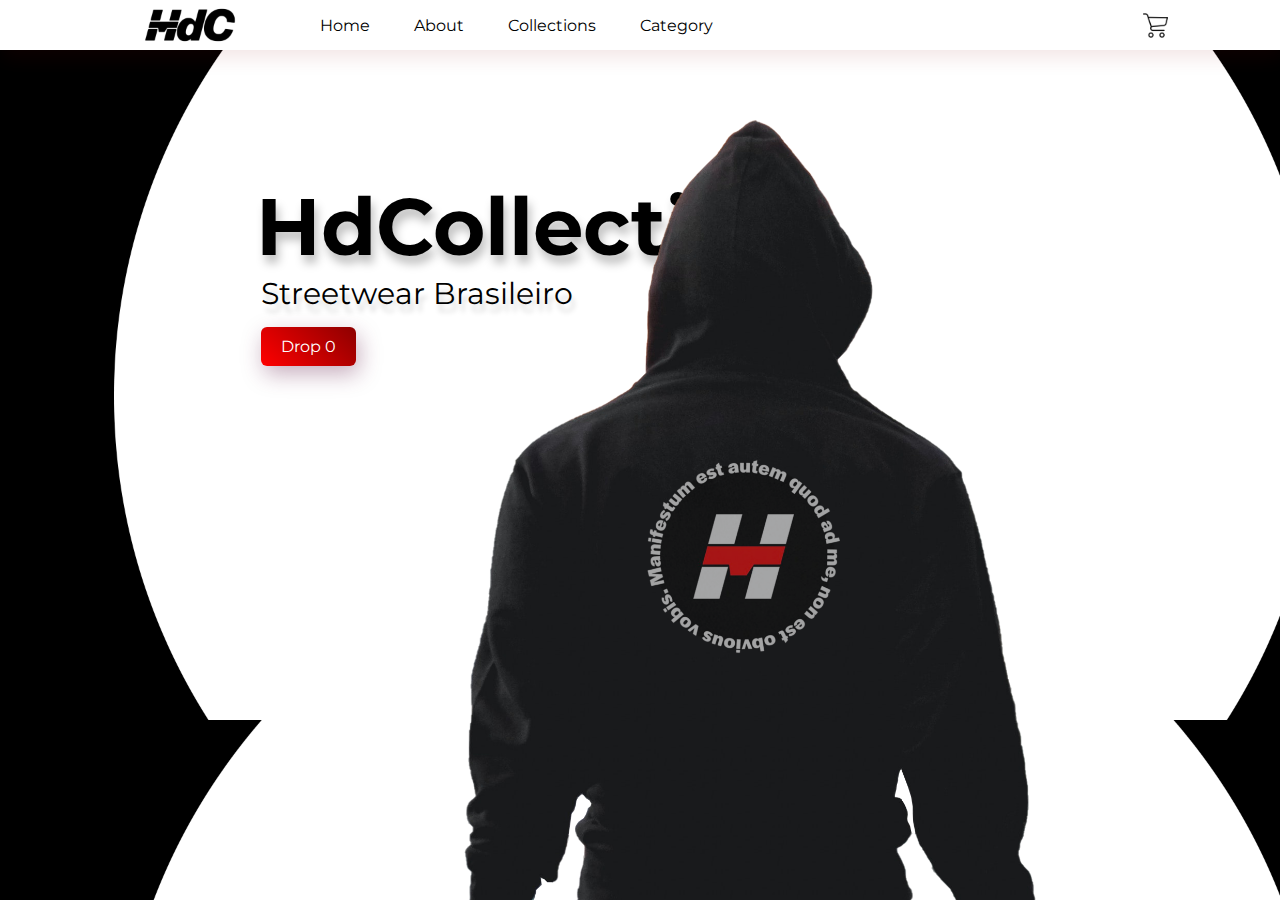
==== index.html @ 534727b1 "Adicionando arquivos do site HdCollection" ====
<!DOCTYPE html>
<html lang="en">
<head>
    <meta charset="UTF-8">
    <meta name="viewport" content="width=device-width, initial-scale=1.0">
    <title>HdC Site</title>
    <link rel="stylesheet" href="style.css">
    <link href="https://fonts.googleapis.com/css2?family=Montserrat&display=swap" rel="stylesheet">
</head>
<body>
    <div class="navbar">
        <img src="images/HdC.png" id="logo">
        <div class="overlay">
            <img src="images/HdC (vermelho).png" class="logo2">
        </div>
        <nav>
            <ul>
                <li><a href="#">Home</a></li>
                <li><a href="#">About</a></li>
                <li><a href="#">Collections</a></li>
                <li><a href="#">Category</a></li>
            </ul>
        </nav>
        <img src="images/shopping-cart.png" id="cart">
    </div>

    <div class="content">
        <h1>HdCollection</h1>
        <p>Streetwear Brasileiro</p>
        <a href="https://www.hdcollection.com.br/" class="button">Drop 0</a>
    </div>

    <img src="images/imagem1.png" id="imagem1">

</body>
</html>
---- style.css ----
*{
    margin: 0;
    padding: 0;
}

body{
    font-family: "Montserrat", Arial;
    background-image: url(images/background\ \(preto\).png);
    background-position:top;
    background-size: cover;
}

#cart{
    width: 25px;
    cursor: pointer;
    padding: 15px 20px;
}

#cart:hover{
    background-color: rgb(211, 0, 0);
}

#logo{
    width: 100px;
    margin-left: 140px;
    cursor: pointer;
}

.logo2{
    width: 100px;
    margin-left: -100px;
    margin-top: 5px;
    cursor: pointer;
    opacity: 0;
}

.logo2:hover{
    opacity: 1;
}

.navbar{
    width: 100%;
    height: 50px;
    margin: auto;
    display: flex;
    justify-items: center;
    align-items: center;
    background-color: #ffffff;
    box-shadow: 3px 8px 20px rgba(141, 0, 0, 0.1);
}

nav{
    flex: 0.9;
    padding-left: 60px;
}

.navbar li {
    display: inline;
    list-style: none;
}

.navbar li a{
    display: inline-block;
    text-decoration: none;
    color: #000000;
    padding: 15px 20px;
}

.navbar ul li a:hover{
    background-color: rgb(211, 0, 0);
    color: #ffffff;
}
    
.content h1{
    font-size: 80px;
    font-weight: 100px;
    margin-top: 0px;
    margin-bottom: 0px;
    color: #000000;
    text-shadow: 3px 8px 10px rgba(0, 0, 0, 0.25);
}

.content p{
    font-size: 30px;
    font-weight: 50px;
    margin-left: 5px;
    margin-bottom: 15px;
    color: #000000;
    text-shadow: 3px 8px 5px rgba(0, 0, 0, 0.15);
}

.content{
    margin-left: 20%;
    margin-top: 10%;
}

.content .button{
    margin-left: 5px;
    display: inline-block;
    background: linear-gradient(45deg, rgb(255, 0, 0), rgb(141, 0, 0));
    border-radius: 6px;
    padding: 10px 20px;
    box-sizing: border-box;
    text-decoration: none;
    color: #ffffff;
    box-shadow: 3px 8px 22px rgba(94,24,68,0.35);
}

.content .button:hover{
    box-shadow: inset 0 0 10px rgba(255, 255, 255, 0.61);
}

#imagem1{
    height: 90%;
    position: absolute;
    bottom: 0px;
    right: 200px;
}
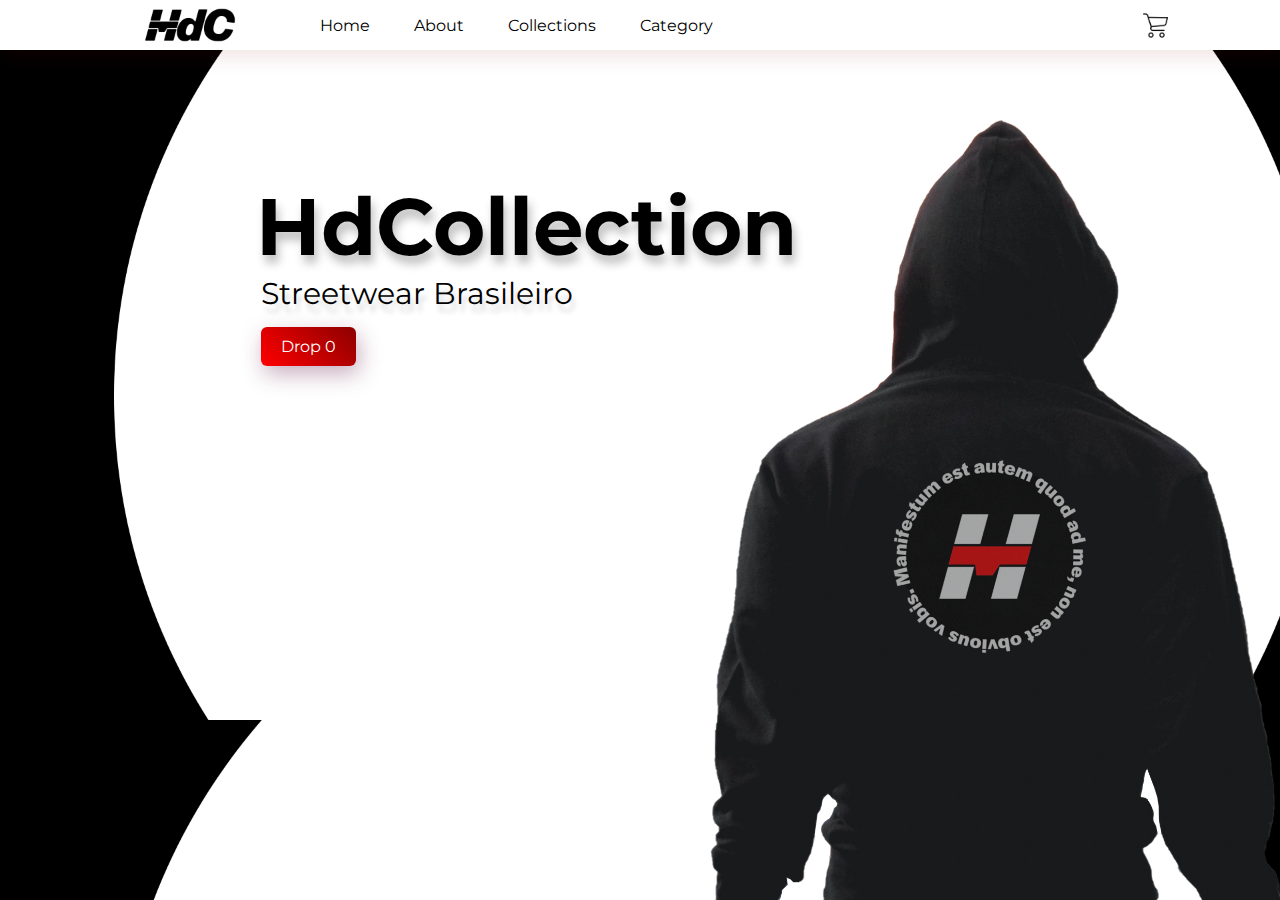
==== commit d09fa16e: "Removição do bug hover e atualização das imagens" ====
--- a/index.html
+++ b/index.html
@@ -22,6 +22,9 @@
             </ul>
         </nav>
         <img src="images/shopping-cart.png" id="cart">
+        <div class="overlay">
+            <img src="images/shopping-cart-branco.png" class="cart2">
+        </div>
     </div>
 
     <div class="content">
--- a/style.css
+++ b/style.css
@@ -16,8 +16,18 @@
     padding: 15px 20px;
 }
 
-#cart:hover{
+.cart2{
+    width: 25px;
+    cursor: pointer;
+    padding: 15px 20px;
+    margin-top: 5px;
+    margin-left: -65px;
+    opacity: 0;
+}
+
+.cart2:hover{
     background-color: rgb(211, 0, 0);
+    opacity: 1;
 }
 
 #logo{
@@ -113,6 +123,6 @@
 #imagem1{
     height: 90%;
     position: absolute;
-    bottom: 0px;
-    right: 200px;
+    bottom: 0%;
+    margin-left: 52%;
 }
